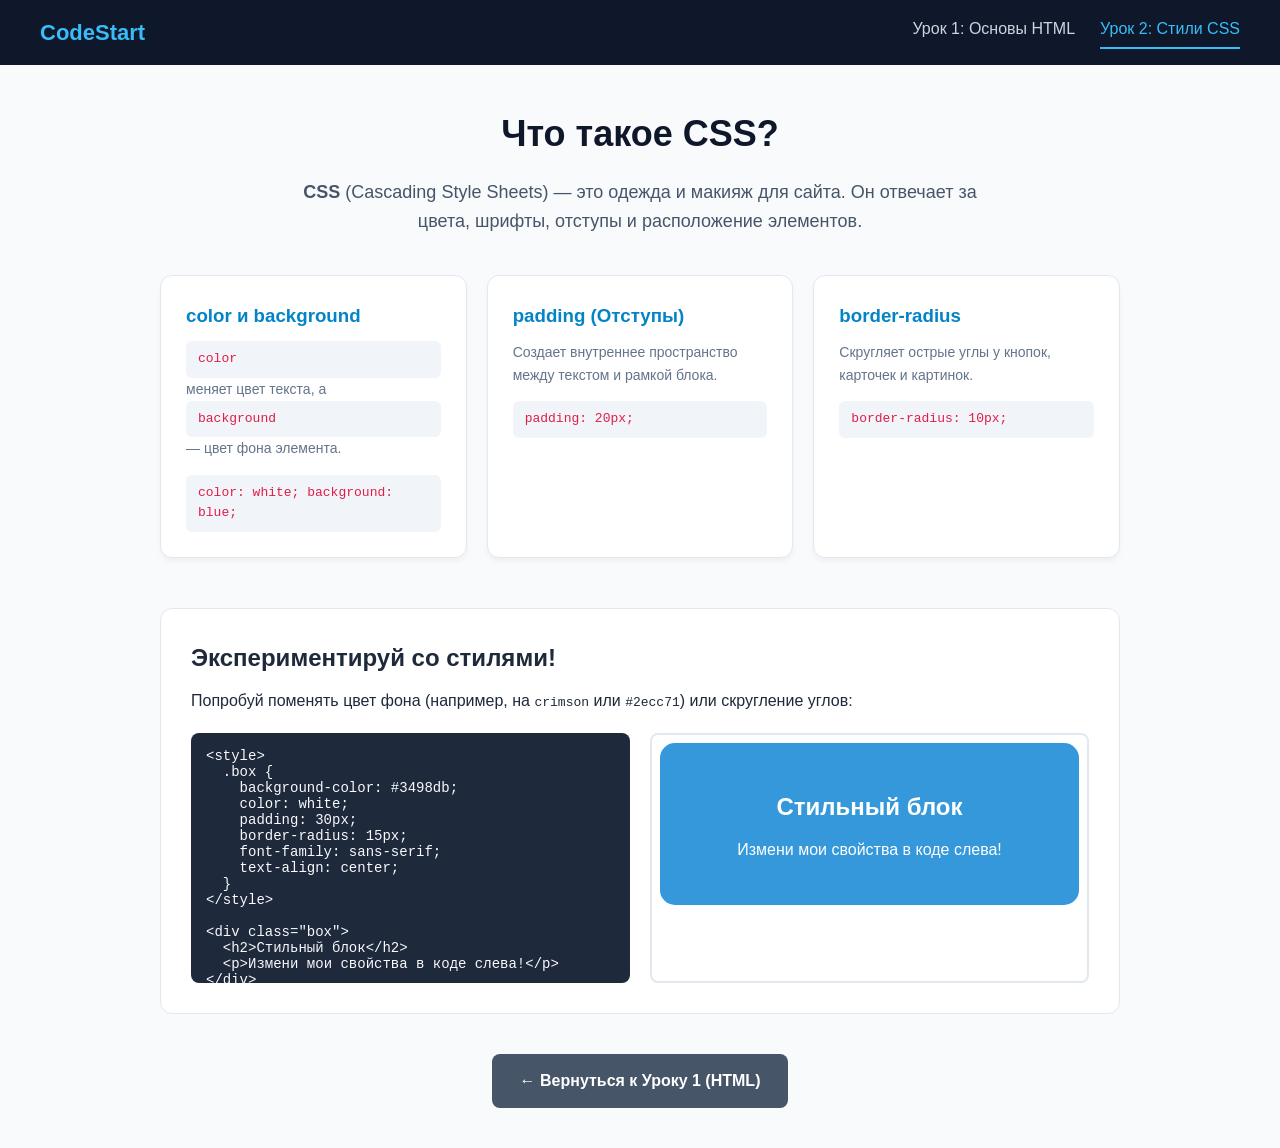
==== css-lesson.html @ 1af6e450 "Add files via upload" ====
<!DOCTYPE html>
<html lang="ru">
<head>
    <meta charset="UTF-8">
    <title>Учим HTML и CSS — Урок 2: CSS</title>
    <link rel="stylesheet" href="style.css">
</head>
<body>

    <!-- Навигация (такая же, чтобы удобно переключаться) -->
    <nav class="navbar">
        <div class="logo">CodeStart</div>
        <div class="nav-links">
            <a href="index.html">Урок 1: Основы HTML</a>
            <a href="css-lesson.html" class="active">Урок 2: Стили CSS</a>
        </div>
    </nav>

    <main class="container">
        <header class="hero">
            <h1>Что такое CSS?</h1>
            <p><strong>CSS</strong> (Cascading Style Sheets) — это одежда и макияж для сайта. Он отвечает за цвета, шрифты, отступы и расположение элементов.</p>
        </header>

        <!-- Блок теории -->
        <section class="theory-grid">
            <div class="card">
                <h3>color и background</h3>
                <p><code>color</code> меняет цвет текста, а <code>background</code> — цвет фона элемента.</p>
                <code>color: white; background: blue;</code>
            </div>
            <div class="card">
                <h3>padding (Отступы)</h3>
                <p>Создает внутреннее пространство между текстом и рамкой блока.</p>
                <code>padding: 20px;</code>
            </div>
            <div class="card">
                <h3>border-radius</h3>
                <p>Скругляет острые углы у кнопок, карточек и картинок.</p>
                <code>border-radius: 10px;</code>
            </div>
        </section>

        <!-- Интерактивная песочница для CSS -->
        <section class="playground">
            <h2>Экспериментируй со стилями!</h2>
            <p>Попробуй поменять цвет фона (например, на <code>crimson</code> или <code>#2ecc71</code>) или скругление углов:</p>
            
            <div class="editor-box">
                <textarea id="cssCode" oninput="updateCssPreview()">
<style>
  .box {
    background-color: #3498db;
    color: white;
    padding: 30px;
    border-radius: 15px;
    font-family: sans-serif;
    text-align: center;
  }
</style>

<div class="box">
  <h2>Стильный блок</h2>
  <p>Измени мои свойства в коде слева!</p>
</div>
                </textarea>
                <iframe id="cssPreviewFrame"></iframe>
            </div>
        </section>

        <div class="next-step">
            <a href="index.html" class="btn btn-secondary">← Вернуться к Уроку 1 (HTML)</a>
        </div>
    </main>

    <script>
        function updateCssPreview() {
            const code = document.getElementById("cssCode").value;
            const frame = document.getElementById("cssPreviewFrame").contentWindow.document;
            frame.open();
            frame.write(code);
            frame.close();
        }
        updateCssPreview();
    </script>

</body>
</html>
---- style.css ----
/* Базовые настройки */
* {
    box-sizing: border-box;
    margin: 0;
    padding: 0;
}

body {
    font-family: 'Segoe UI', Tahoma, Geneva, Verdana, sans-serif;
    background-color: #f8fafc;
    color: #1e293b;
    line-height: 1.6;
}

/* Шапка и меню навигации */
.navbar {
    background-color: #0f172a;
    color: white;
    padding: 15px 40px;
    display: flex;
    justify-content: space-between;
    align-items: center;
}

.logo {
    font-size: 22px;
    font-weight: bold;
    color: #38bdf8;
}

.nav-links {
    display: flex;
    gap: 25px;
}

.nav-links a {
    color: #cbd5e1;
    text-decoration: none;
    font-weight: 500;
    padding-bottom: 5px;
    transition: 0.2s;
}

.nav-links a:hover {
    color: white;
}

.nav-links a.active {
    color: #38bdf8;
    border-bottom: 2px solid #38bdf8;
}

/* Главный контейнер */
.container {
    max-width: 1000px;
    margin: 0 auto;
    padding: 40px 20px;
}

.hero {
    text-align: center;
    margin-bottom: 40px;
}

.hero h1 {
    font-size: 36px;
    margin-bottom: 15px;
    color: #0f172a;
}

.hero p {
    font-size: 18px;
    color: #475569;
    max-width: 700px;
    margin: 0 auto;
}

/* Сетка с карточками теории */
.theory-grid {
    display: grid;
    grid-template-columns: repeat(auto-fit, minmax(280px, 1fr));
    gap: 20px;
    margin-bottom: 50px;
}

.card {
    background: white;
    padding: 25px;
    border-radius: 12px;
    box-shadow: 0 4px 6px -1px rgba(0, 0, 0, 0.05);
    border: 1px solid #e2e8f0;
}

.card h3 {
    color: #0284c7;
    margin-bottom: 10px;
}

.card p {
    font-size: 14px;
    color: #64748b;
    margin-bottom: 15px;
}

.card code {
    display: block;
    background: #f1f5f9;
    padding: 8px 12px;
    border-radius: 6px;
    font-family: monospace;
    color: #e11d48;
    font-size: 13px;
}

/* Интерактивная песочница */
.playground {
    background: white;
    padding: 30px;
    border-radius: 12px;
    border: 1px solid #e2e8f0;
    margin-bottom: 40px;
}

.playground h2 {
    margin-bottom: 10px;
}

.editor-box {
    display: grid;
    grid-template-columns: 1fr 1fr;
    gap: 20px;
    margin-top: 20px;
    height: 250px;
}

textarea {
    width: 100%;
    height: 100%;
    padding: 15px;
    font-family: monospace;
    font-size: 14px;
    background-color: #1e293b;
    color: #f8fafc;
    border: none;
    border-radius: 8px;
    resize: none;
}

iframe {
    width: 100%;
    height: 100%;
    border: 2px solid #e2e8f0;
    border-radius: 8px;
    background: white;
}

/* Кнопки перехода между уроками */
.next-step {
    text-align: center;
}

.btn {
    display: inline-block;
    background-color: #0284c7;
    color: white;
    text-decoration: none;
    padding: 14px 28px;
    border-radius: 8px;
    font-weight: bold;
    transition: background 0.2s;
}

.btn:hover {
    background-color: #0369a1;
}

.btn-secondary {
    background-color: #475569;
}

.btn-secondary:hover {
    background-color: #334155;
}
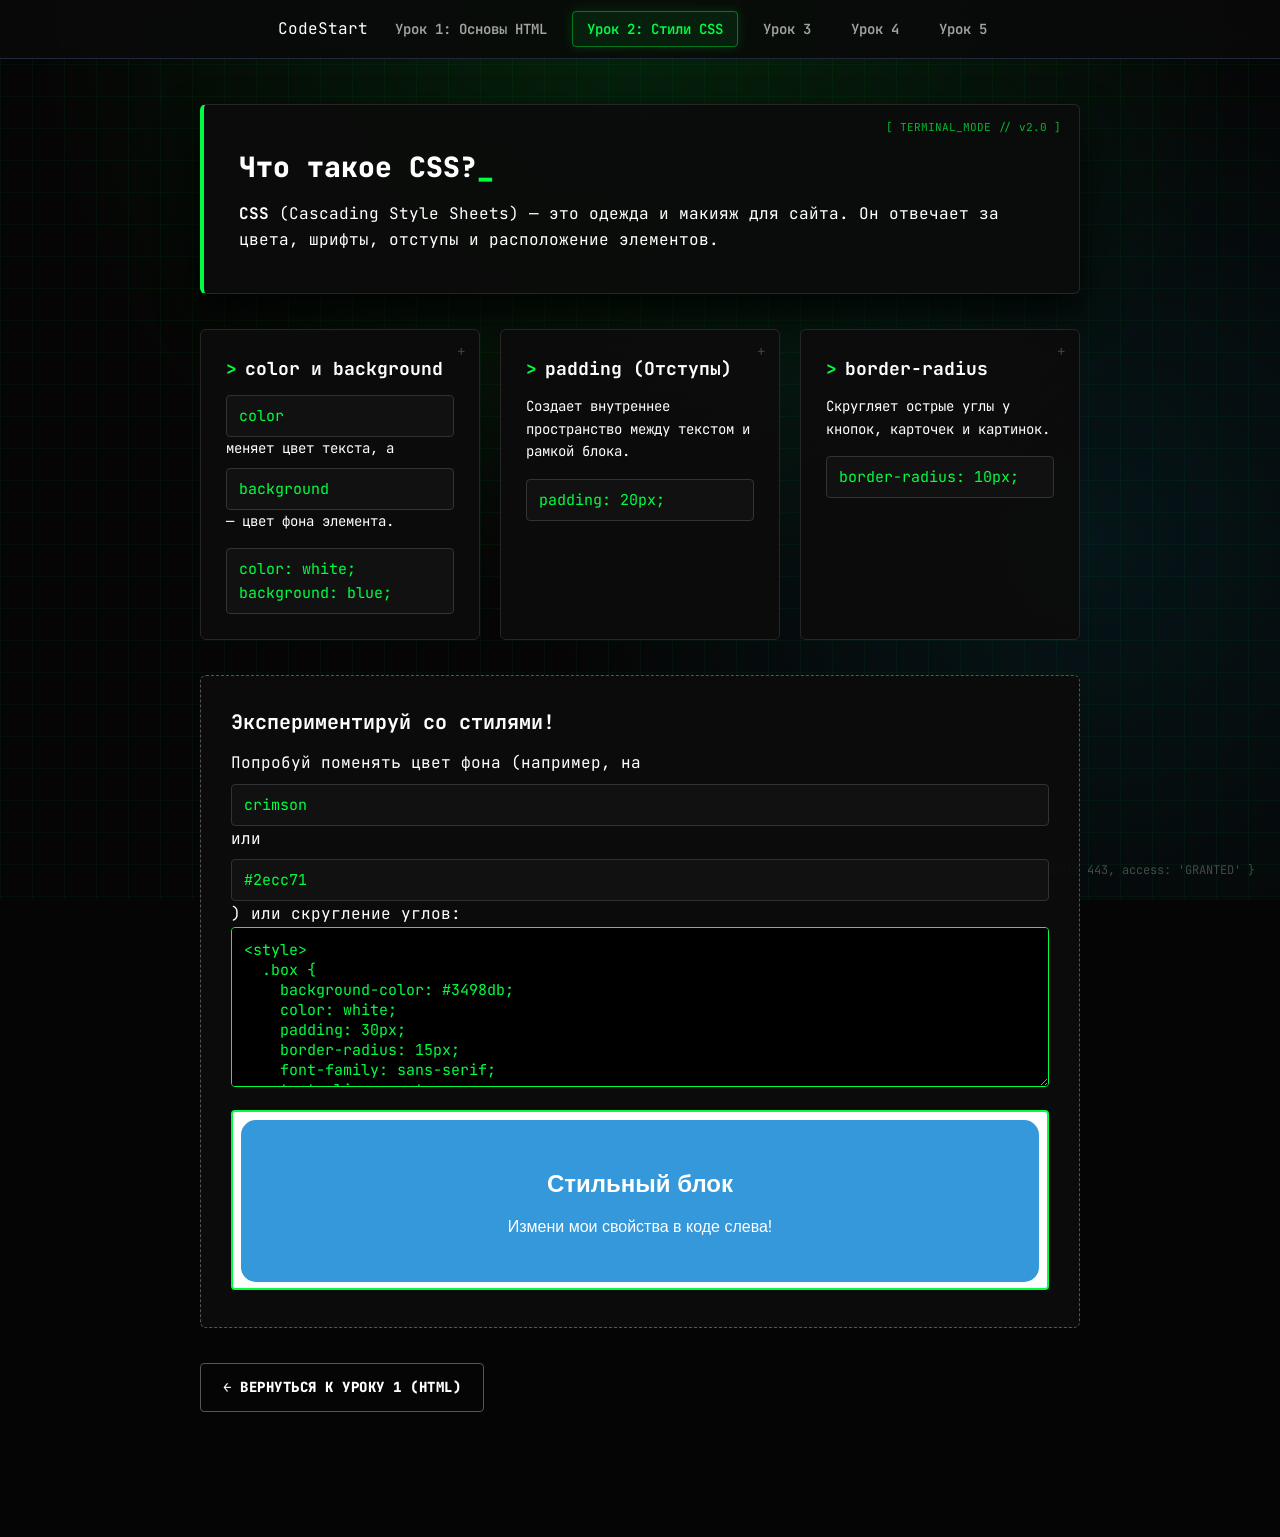
==== commit 47de24d8: "Update css-lesson.html" ====
--- a/css-lesson.html
+++ b/css-lesson.html
@@ -13,6 +13,9 @@
         <div class="nav-links">
             <a href="index.html">Урок 1: Основы HTML</a>
             <a href="css-lesson.html" class="active">Урок 2: Стили CSS</a>
+            <a href="lesson3.html">Урок 3</a>
+            <a href="lesson4.html">Урок 4</a>
+            <a href="lesson5.html">Урок 5</a>
         </div>
     </nav>
 
@@ -85,4 +88,4 @@
     </script>
 
 </body>
-</html>+</html>
--- a/style.css
+++ b/style.css
@@ -1,4 +1,6 @@
-/* Базовые настройки */
+/* Подключаем хакерский моноширинный шрифт */
+@import url('https://fonts.googleapis.com/css2?family=JetBrains+Mono:wght@400;600;800&display=swap');
+
 * {
     box-sizing: border-box;
     margin: 0;
@@ -6,178 +8,300 @@
 }
 
 body {
-    font-family: 'Segoe UI', Tahoma, Geneva, Verdana, sans-serif;
-    background-color: #f8fafc;
-    color: #1e293b;
+    font-family: 'JetBrains Mono', 'Courier New', monospace;
+    background-color: #050505;
+    color: #ffffff;
     line-height: 1.6;
-}
-
-/* Шапка и меню навигации */
+    padding-bottom: 80px;
+    position: relative;
+    overflow-x: hidden;
+
+    /* Фоновые элементы: кибер-сетка + свечение */
+    background-image: 
+        radial-gradient(circle at 50% 0%, rgba(0, 255, 65, 0.12) 0%, transparent 55%),
+        radial-gradient(circle at 85% 60%, rgba(0, 210, 255, 0.08) 0%, transparent 45%),
+        linear-gradient(rgba(0, 255, 65, 0.04) 1px, transparent 1px),
+        linear-gradient(90deg, rgba(0, 255, 65, 0.04) 1px, transparent 1px);
+    background-size: 100% 100%, 100% 100%, 32px 32px, 32px 32px;
+    background-attachment: fixed;
+}
+
+/* Декоративные фоновые элементы сзади */
+body::before {
+    content: "01001000 01010100 01001101 01001100 // SYS.INIT // <ROOT>";
+    position: fixed;
+    top: 18%;
+    left: -20px;
+    font-size: 12px;
+    color: rgba(0, 255, 65, 0.15);
+    letter-spacing: 3px;
+    writing-mode: vertical-rl;
+    pointer-events: none;
+    z-index: -1;
+}
+
+body::after {
+    content: "{ status: 'ONLINE', port: 443, access: 'GRANTED' }";
+    position: fixed;
+    bottom: 20px;
+    right: 25px;
+    font-size: 12px;
+    color: rgba(255, 255, 255, 0.25);
+    pointer-events: none;
+    z-index: -1;
+}
+
+/* Верхнее меню */
 .navbar {
-    background-color: #0f172a;
-    color: white;
-    padding: 15px 40px;
+    background-color: rgba(10, 10, 10, 0.85);
+    backdrop-filter: blur(8px);
+    padding: 16px 24px;
+    display: flex;
+    justify-content: center;
+    gap: 12px;
+    flex-wrap: wrap;
+    border-bottom: 1px solid #1f2937;
+    position: sticky;
+    top: 0;
+    z-index: 100;
+}
+
+.navbar a {
+    color: #a3a3a3;
+    text-decoration: none;
+    font-size: 14px;
+    font-weight: 600;
+    padding: 8px 14px;
+    border: 1px solid transparent;
+    border-radius: 4px;
+    transition: all 0.2s ease;
+}
+
+.navbar a:hover {
+    color: #ffffff;
+    border-color: #333333;
+    background-color: #111111;
+}
+
+.navbar a.active {
+    color: #00ff41;
+    border-color: rgba(0, 255, 65, 0.4);
+    background-color: rgba(0, 255, 65, 0.08);
+    box-shadow: 0 0 12px rgba(0, 255, 65, 0.15);
+}
+
+/* Контейнер */
+.container {
+    max-width: 920px;
+    margin: 45px auto;
+    padding: 0 20px;
+}
+
+/* Главный блок заголовка */
+.hero {
+    background-color: rgba(12, 12, 12, 0.9);
+    border: 1px solid #262626;
+    border-left: 4px solid #00ff41;
+    padding: 40px 35px;
+    border-radius: 6px;
+    margin-bottom: 35px;
+    position: relative;
+    box-shadow: 0 20px 40px rgba(0, 0, 0, 0.8);
+}
+
+.hero::after {
+    content: "[ TERMINAL_MODE // v2.0 ]";
+    position: absolute;
+    top: 14px;
+    right: 18px;
+    font-size: 11px;
+    color: #00ff41;
+    opacity: 0.7;
+}
+
+.hero h1 {
+    font-size: 28px;
+    font-weight: 800;
+    color: #ffffff;
+    margin-bottom: 12px;
+}
+
+.hero h1::after {
+    content: "_";
+    color: #00ff41;
+    animation: blink 1s infinite;
+}
+
+@keyframes blink {
+    0%, 50% { opacity: 1; }
+    51%, 100% { opacity: 0; }
+}
+
+.hero p {
+    color: #ffffff; /* Сделали текст в шапке чисто белым и ярким */
+    font-size: 16px;
+}
+
+/* Карточки теории */
+.theory-grid {
+    display: grid;
+    grid-template-columns: repeat(auto-fit, minmax(270px, 1fr));
+    gap: 20px;
+    margin-bottom: 35px;
+}
+
+.card {
+    background-color: rgba(12, 12, 12, 0.95);
+    border: 1px solid #262626;
+    padding: 25px;
+    border-radius: 6px;
+    position: relative;
+    transition: all 0.25s ease;
+}
+
+.card::before {
+    content: "+";
+    position: absolute;
+    top: 10px;
+    right: 14px;
+    color: #404040;
+    font-size: 14px;
+}
+
+.card:hover {
+    transform: translateY(-4px);
+    border-color: #00ff41;
+    box-shadow: 0 8px 25px rgba(0, 255, 65, 0.12);
+}
+
+.card h3 {
+    color: #ffffff;
+    font-size: 18px;
+    margin-bottom: 12px;
+    display: flex;
+    align-items: center;
+    gap: 8px;
+}
+
+.card h3::before {
+    content: ">";
+    color: #00ff41;
+}
+
+/* ИСПРАВЛЕНО: теперь текст внутри всех карточек гарантированно белыи и яркий */
+.card p {
+    color: #ffffff !important;
+    font-size: 14px;
+    margin-bottom: 16px;
+}
+
+/* ИСПРАВЛЕНО: Увеличили размер блоков с кодом, чтобы они были заметными */
+code {
+    background-color: #111111;
+    color: #00ff41;
+    padding: 8px 12px;
+    border-radius: 4px;
+    font-family: 'JetBrains Mono', monospace;
+    font-size: 15px; /* Сделали шрифт крупнее */
+    display: block;   /* Сделали блок крупнее вместо мелкой строки */
+    margin-top: 8px;
+    border: 1px solid #333333;
+}
+
+pre {
+    background-color: #111111;
+    padding: 16px;
+    border-radius: 4px;
+    border: 1px solid #333333;
+    overflow-x: auto;
+    margin-top: 12px;
+    color: #00ff41;
+    font-size: 15px;
+}
+
+/* Блок практики */
+.playground {
+    background-color: rgba(12, 12, 12, 0.95);
+    border: 1px dashed #555555;
+    padding: 30px;
+    border-radius: 6px;
+    margin-bottom: 35px;
+}
+
+.playground h2 {
+    font-size: 20px;
+    color: #ffffff;
+    margin-bottom: 12px;
+}
+
+/* ИСПРАВЛЕНО: Текст и списки в практике теперь яркие */
+.playground p, .playground li {
+    color: #ffffff !important;
+    font-size: 16px;
+}
+
+/* Кнопки */
+.navigation-buttons, .next-step {
     display: flex;
     justify-content: space-between;
-    align-items: center;
-}
-
-.logo {
-    font-size: 22px;
-    font-weight: bold;
-    color: #38bdf8;
-}
-
-.nav-links {
-    display: flex;
-    gap: 25px;
-}
-
-.nav-links a {
-    color: #cbd5e1;
+    gap: 15px;
+    margin-top: 35px;
+    flex-wrap: wrap;
+}
+
+.btn {
+    background-color: #00ff41;
+    color: #000000;
+    padding: 12px 22px;
+    border-radius: 4px;
     text-decoration: none;
-    font-weight: 500;
-    padding-bottom: 5px;
-    transition: 0.2s;
-}
-
-.nav-links a:hover {
-    color: white;
-}
-
-.nav-links a.active {
-    color: #38bdf8;
-    border-bottom: 2px solid #38bdf8;
-}
-
-/* Главный контейнер */
-.container {
-    max-width: 1000px;
-    margin: 0 auto;
-    padding: 40px 20px;
-}
-
-.hero {
-    text-align: center;
-    margin-bottom: 40px;
-}
-
-.hero h1 {
-    font-size: 36px;
-    margin-bottom: 15px;
-    color: #0f172a;
-}
-
-.hero p {
-    font-size: 18px;
-    color: #475569;
-    max-width: 700px;
-    margin: 0 auto;
-}
-
-/* Сетка с карточками теории */
-.theory-grid {
-    display: grid;
-    grid-template-columns: repeat(auto-fit, minmax(280px, 1fr));
-    gap: 20px;
-    margin-bottom: 50px;
-}
-
-.card {
-    background: white;
-    padding: 25px;
-    border-radius: 12px;
-    box-shadow: 0 4px 6px -1px rgba(0, 0, 0, 0.05);
-    border: 1px solid #e2e8f0;
-}
-
-.card h3 {
-    color: #0284c7;
-    margin-bottom: 10px;
-}
-
-.card p {
+    font-weight: 800;
     font-size: 14px;
-    color: #64748b;
-    margin-bottom: 15px;
-}
-
-.card code {
-    display: block;
-    background: #f1f5f9;
-    padding: 8px 12px;
-    border-radius: 6px;
-    font-family: monospace;
-    color: #e11d48;
-    font-size: 13px;
-}
-
-/* Интерактивная песочница */
-.playground {
-    background: white;
-    padding: 30px;
-    border-radius: 12px;
-    border: 1px solid #e2e8f0;
-    margin-bottom: 40px;
-}
-
-.playground h2 {
-    margin-bottom: 10px;
-}
-
-.editor-box {
-    display: grid;
-    grid-template-columns: 1fr 1fr;
-    gap: 20px;
-    margin-top: 20px;
-    height: 250px;
-}
-
+    text-transform: uppercase;
+    letter-spacing: 0.5px;
+    transition: all 0.2s ease;
+    border: 1px solid #00ff41;
+}
+
+.btn:hover {
+    background-color: transparent;
+    color: #00ff41;
+    box-shadow: 0 0 15px rgba(0, 255, 65, 0.3);
+}
+
+.btn-secondary {
+    background-color: transparent;
+    color: #ffffff;
+    border: 1px solid #555555;
+}
+
+.btn-secondary:hover {
+    border-color: #ffffff;
+    background-color: #171717;
+    color: #ffffff;
+}
+/* Вставлять в самый конец файла style.css после всех остальных строк */
+
+/* 1. Увеличиваем и стилизуем поле ввода кода слева */
 textarea {
     width: 100%;
-    height: 100%;
-    padding: 15px;
-    font-family: monospace;
-    font-size: 14px;
-    background-color: #1e293b;
-    color: #f8fafc;
-    border: none;
-    border-radius: 8px;
-    resize: none;
-}
-
+    height: 160px;
+    background-color: #000000;
+    color: #00ff41;
+    border: 1px solid #00ff41;
+    padding: 12px;
+    font-family: 'JetBrains Mono', monospace;
+    font-size: 15px;
+    border-radius: 4px;
+    margin-bottom: 15px;
+    resize: vertical;
+}
+
+/* 2. Делаем окно результата справа с белым фоном, чтобы черный текст в нем было четко видно */
 iframe {
     width: 100%;
-    height: 100%;
-    border: 2px solid #e2e8f0;
-    border-radius: 8px;
-    background: white;
-}
-
-/* Кнопки перехода между уроками */
-.next-step {
-    text-align: center;
-}
-
-.btn {
-    display: inline-block;
-    background-color: #0284c7;
-    color: white;
-    text-decoration: none;
-    padding: 14px 28px;
-    border-radius: 8px;
-    font-weight: bold;
-    transition: background 0.2s;
-}
-
-.btn:hover {
-    background-color: #0369a1;
-}
-
-.btn-secondary {
-    background-color: #475569;
-}
-
-.btn-secondary:hover {
-    background-color: #334155;
-}+    height: 180px;
+    background-color: #ffffff;
+    border: 2px solid #00ff41;
+    border-radius: 4px;
+}
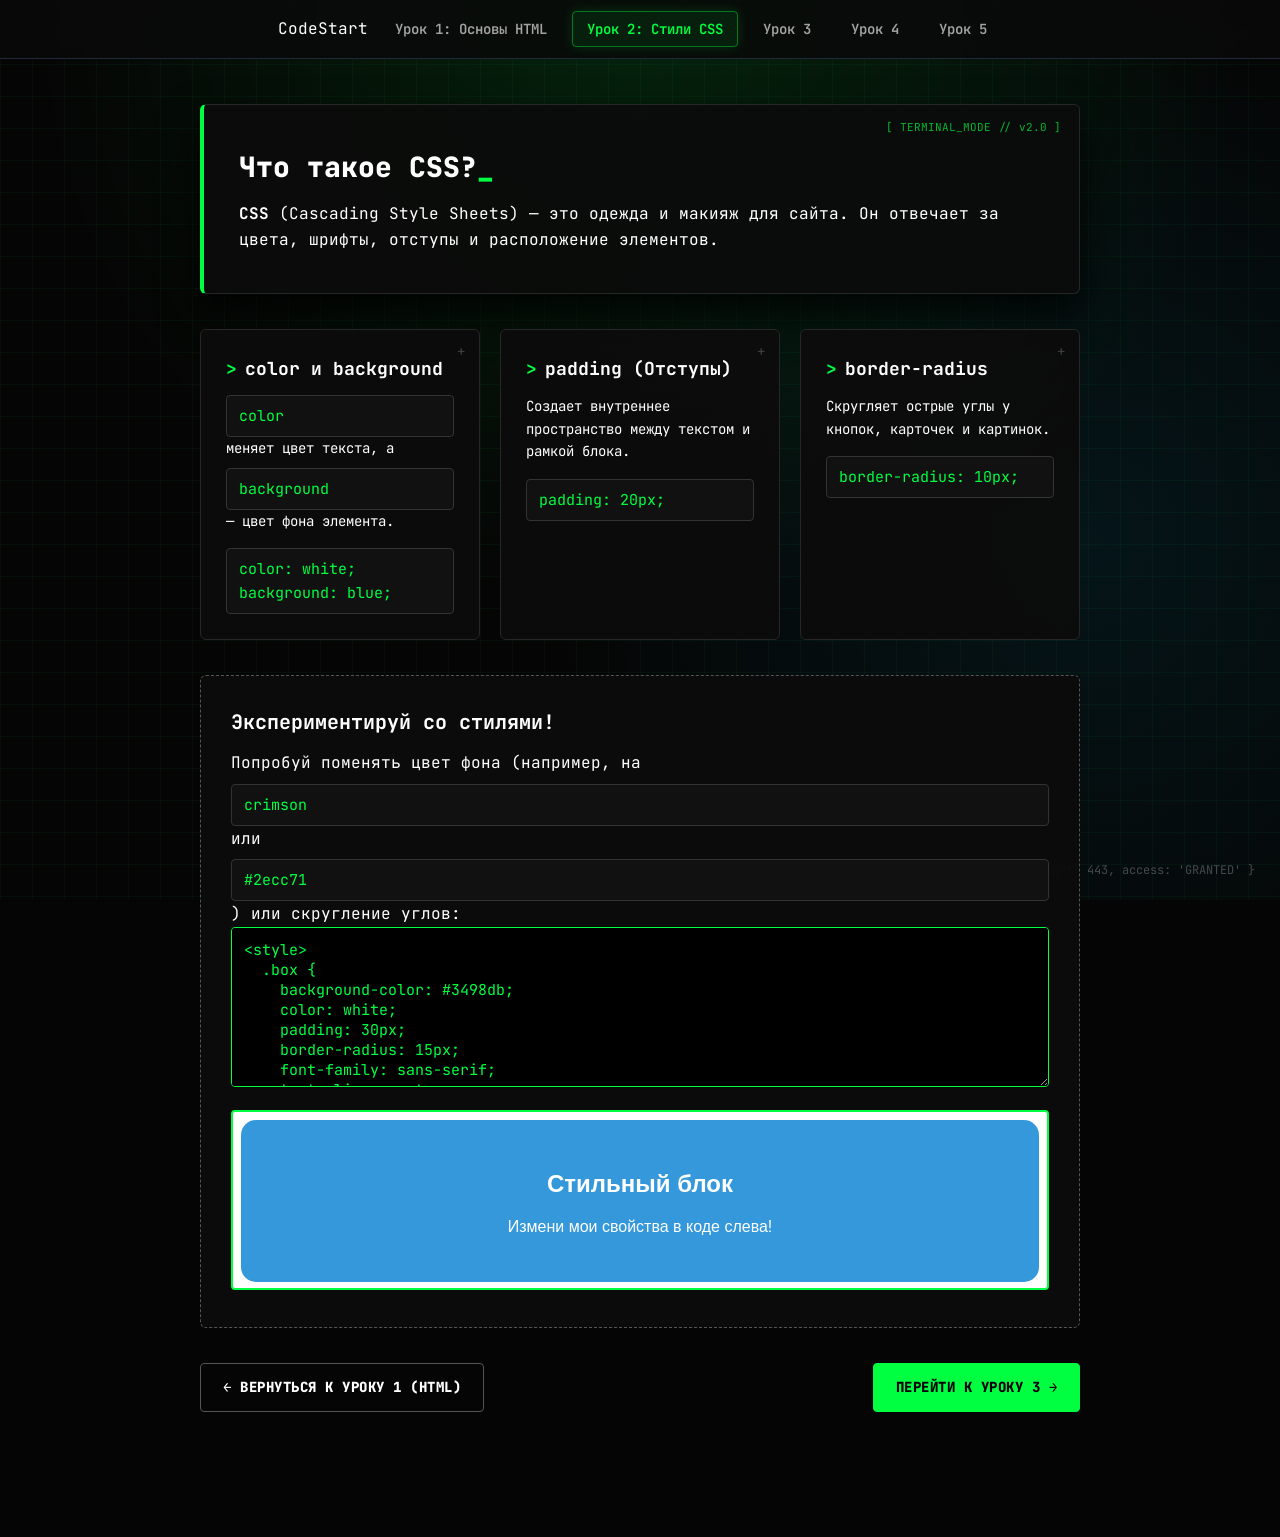
==== commit d665fc47: "Update css-lesson.html" ====
--- a/css-lesson.html
+++ b/css-lesson.html
@@ -73,6 +73,7 @@
 
         <div class="next-step">
             <a href="index.html" class="btn btn-secondary">← Вернуться к Уроку 1 (HTML)</a>
+            <a href="lesson3.html" class="btn">Перейти к Уроку 3 →</a>
         </div>
     </main>
 
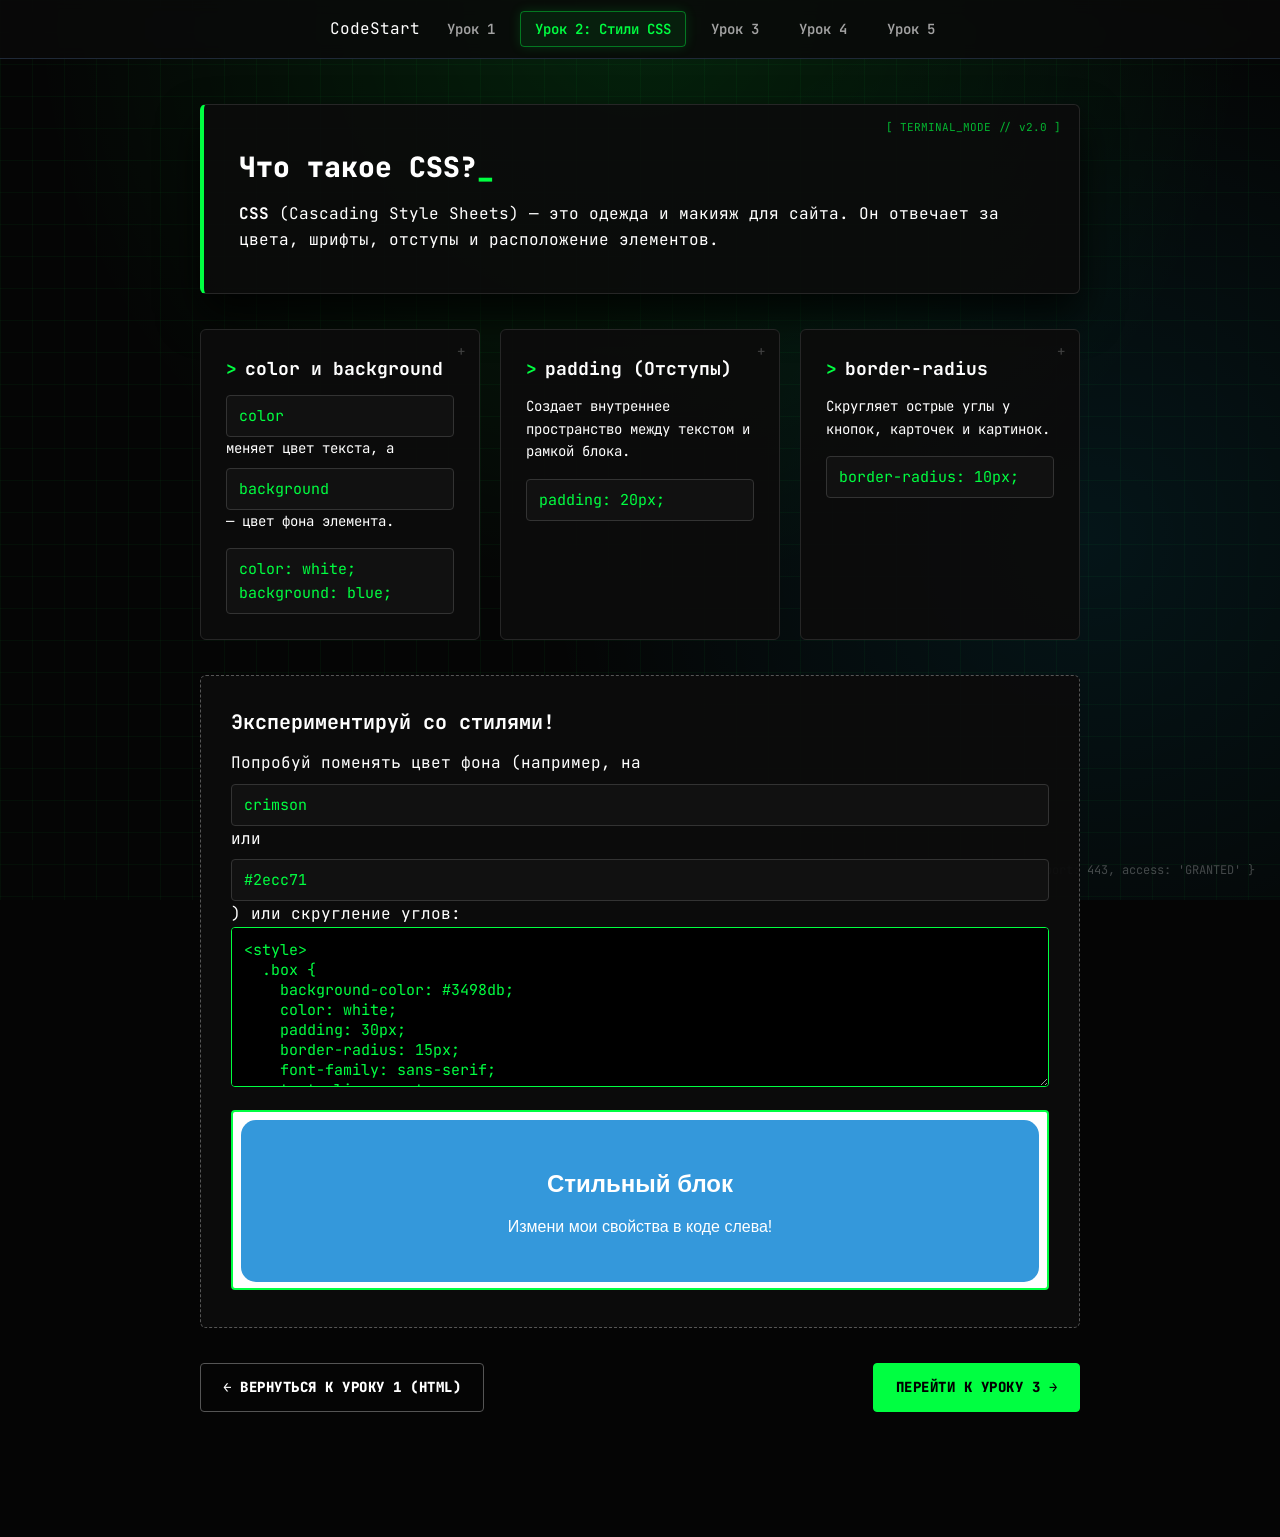
==== commit 0bbb8618: "Fix HTML entity encoding in css-lesson.html" ====
--- a/css-lesson.html
+++ b/css-lesson.html
@@ -11,7 +11,7 @@
     <nav class="navbar">
         <div class="logo">CodeStart</div>
         <div class="nav-links">
-            <a href="index.html">Урок 1: Основы HTML</a>
+            <a href="index.html">Урок 1</a>
             <a href="css-lesson.html" class="active">Урок 2: Стили CSS</a>
             <a href="lesson3.html">Урок 3</a>
             <a href="lesson4.html">Урок 4</a>
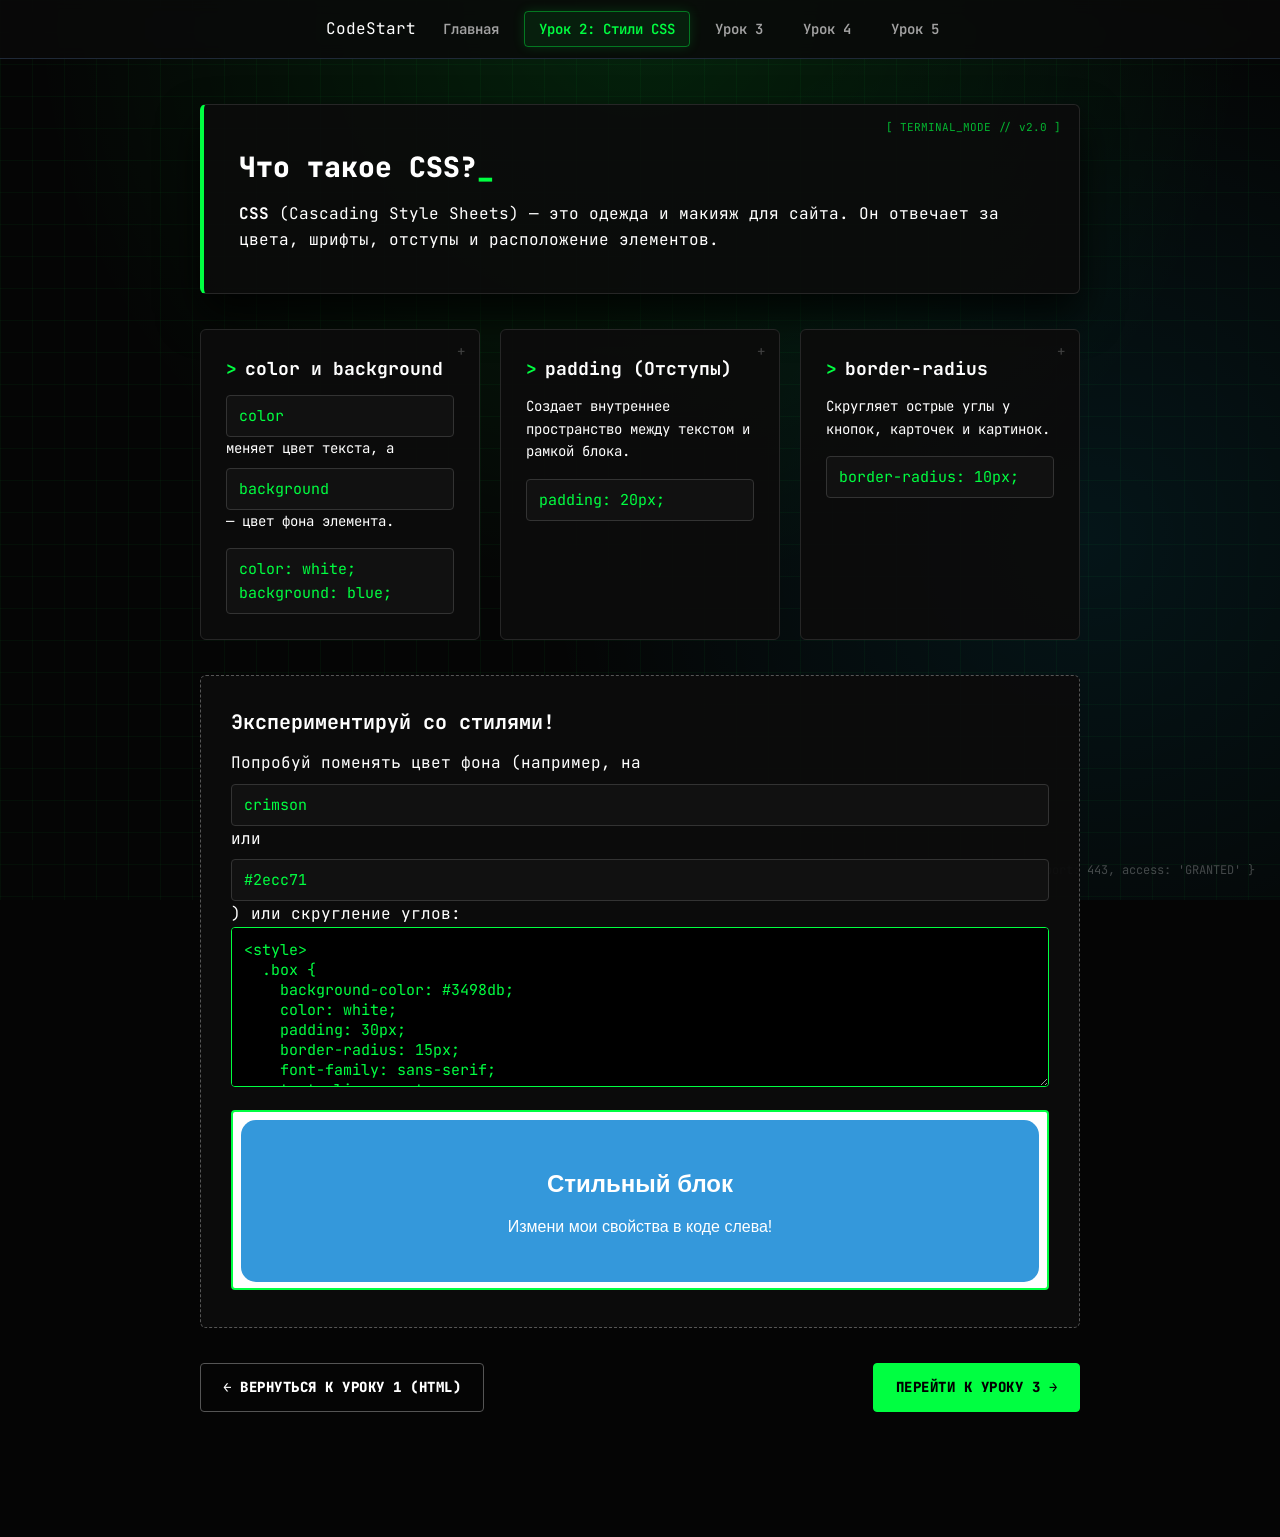
==== commit f3f13b0c: "Fix navigation links and update content in css-lesson.html" ====
--- a/css-lesson.html
+++ b/css-lesson.html
@@ -11,7 +11,7 @@
     <nav class="navbar">
         <div class="logo">CodeStart</div>
         <div class="nav-links">
-            <a href="index.html">Урок 1</a>
+            <a href="index.html">Главная</a>
             <a href="css-lesson.html" class="active">Урок 2: Стили CSS</a>
             <a href="lesson3.html">Урок 3</a>
             <a href="lesson4.html">Урок 4</a>
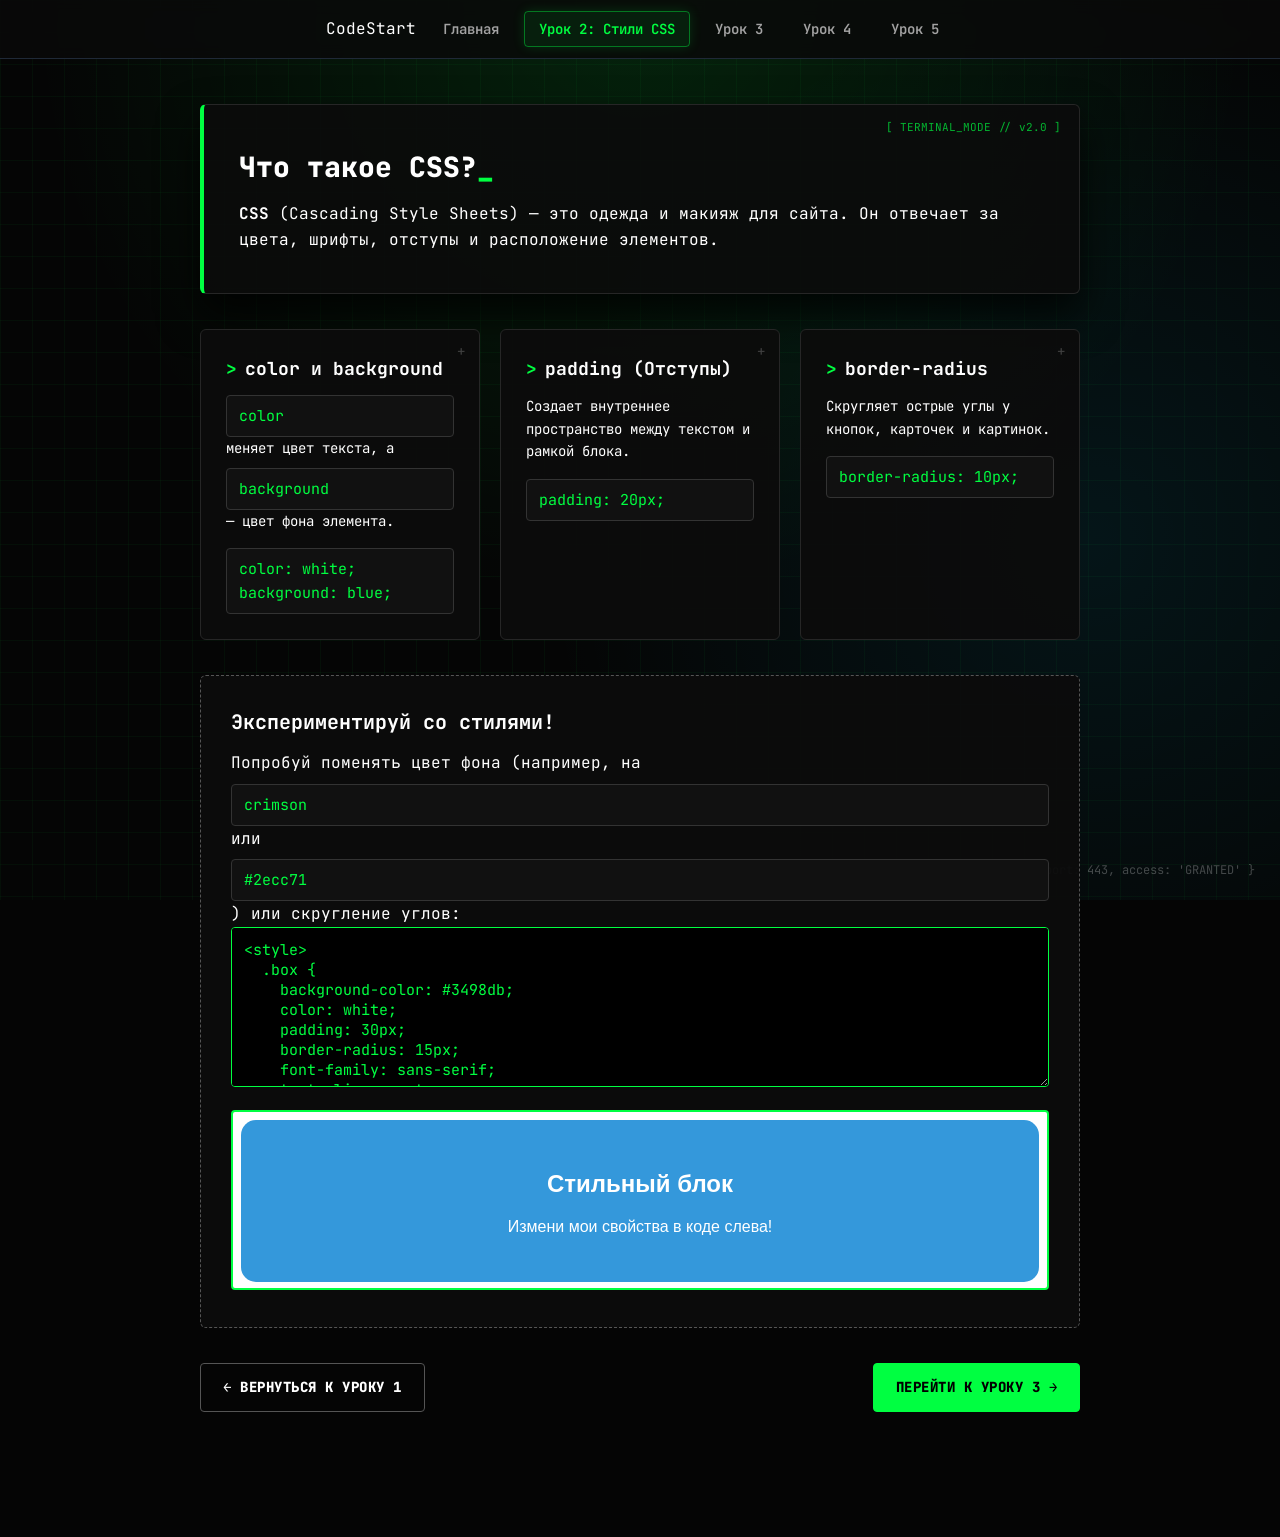
==== commit 7a0b9e6f: "Update css-lesson.html" ====
--- a/css-lesson.html
+++ b/css-lesson.html
@@ -72,7 +72,7 @@
         </section>
 
         <div class="next-step">
-            <a href="index.html" class="btn btn-secondary">← Вернуться к Уроку 1 (HTML)</a>
+            <a href="index.html" class="btn btn-secondary">← Вернуться к Уроку 1 </a>
             <a href="lesson3.html" class="btn">Перейти к Уроку 3 →</a>
         </div>
     </main>
